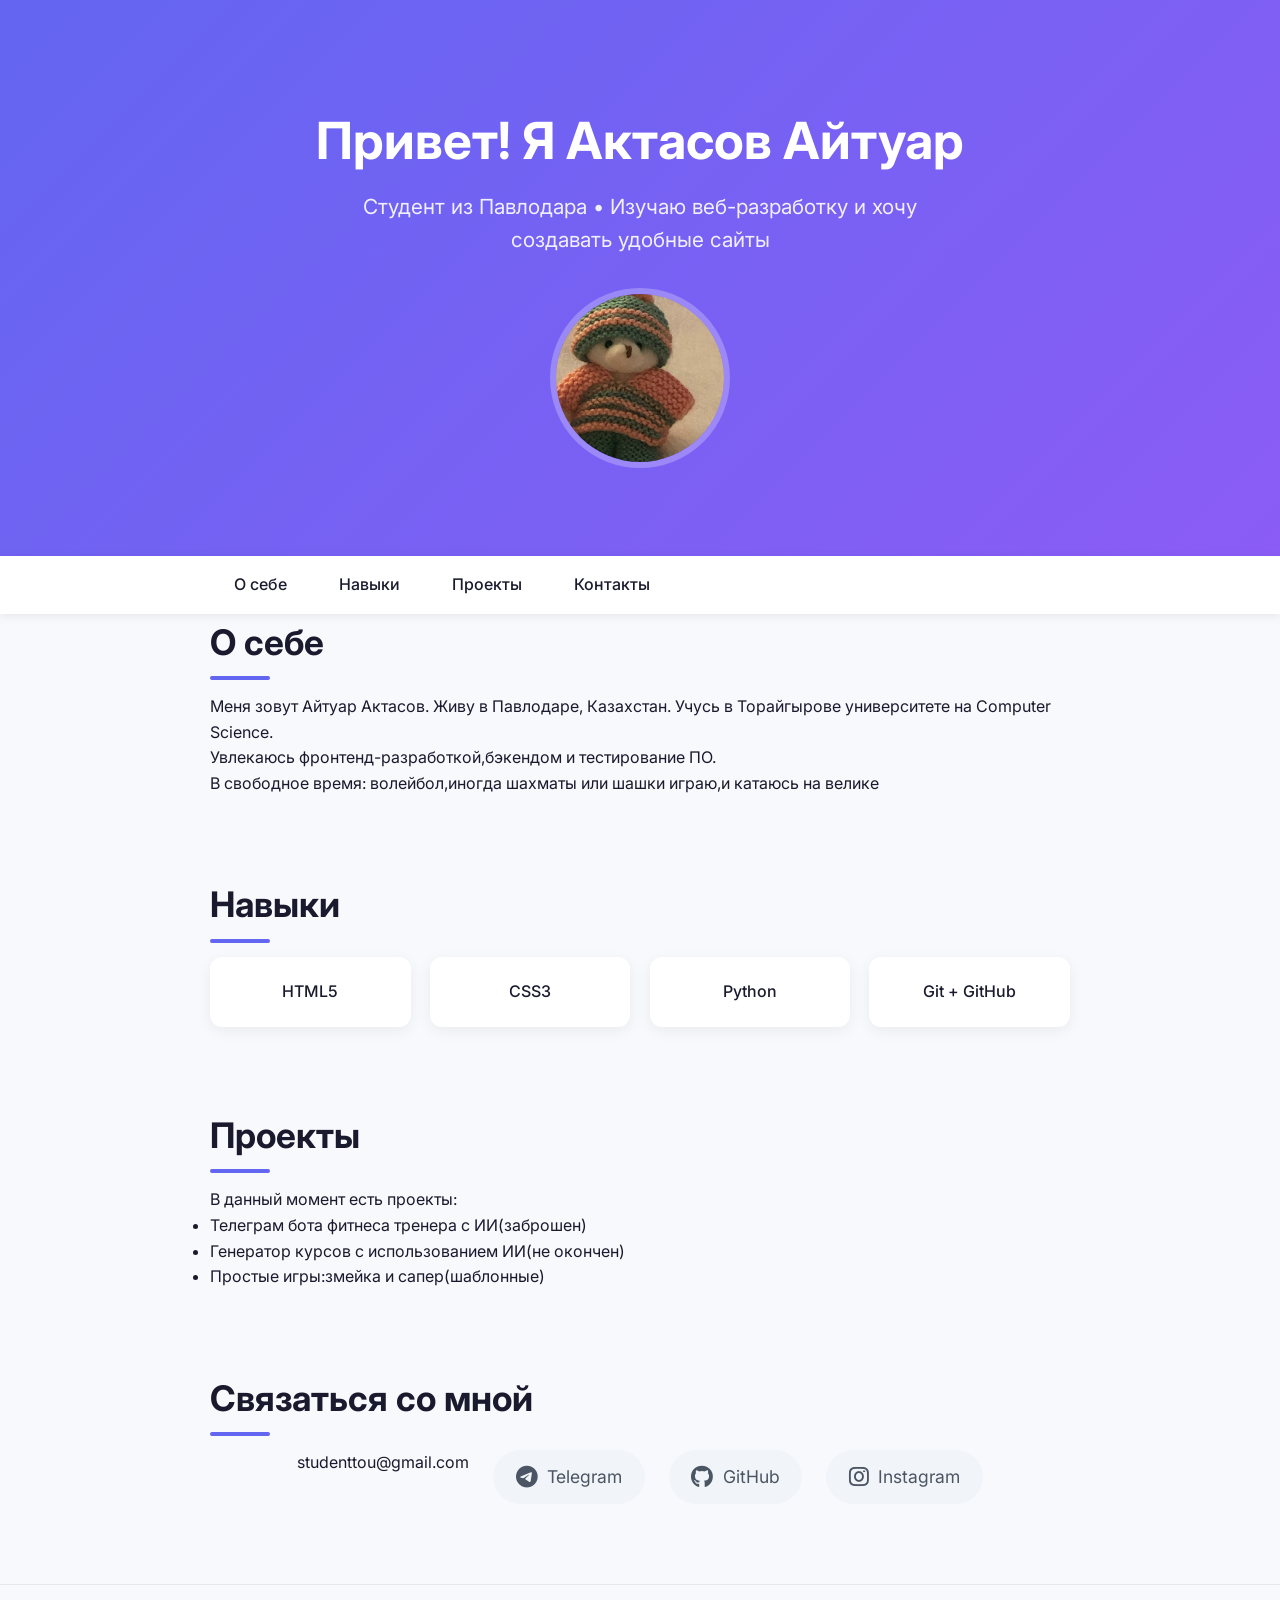
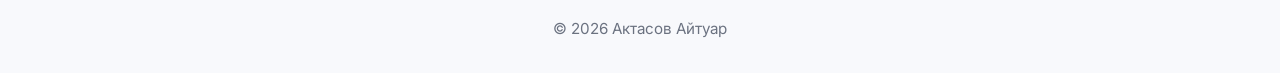
==== index.html @ a26180c7 "Update index.html" ====
<!DOCTYPE html>
<html lang="ru">
<head>
    <meta charset="UTF-8">
    <meta name="viewport" content="width=device-width, initial-scale=1.0">
    <title>Портфолио</title>
    <link rel="stylesheet" href="style.css">
    <link rel="preconnect" href="https://fonts.googleapis.com">
    <link rel="preconnect" href="https://fonts.gstatic.com" crossorigin>
    <link href="https://fonts.googleapis.com/css2?family=Inter:wght@300;400;500;600;700&display=swap" rel="stylesheet">
    <link rel="stylesheet" href="https://cdnjs.cloudflare.com/ajax/libs/font-awesome/6.5.0/css/all.min.css">
</head>
<body>
    <header>
        <div class="container">
            <h1>Привет! Я Актасов Айтуар</h1>
            <p class="lead">Студент из Павлодара • Изучаю веб-разработку и хочу создавать удобные сайты</p>
            <img src="ava.png" alt="Актасов" class="avatar">
        </div>
    </header>

    <nav class="navbar">
        <div class="container">
            <a href="#about">О себе</a>
            <a href="#skills">Навыки</a>
            <a href="#projects">Проекты</a>
            <a href="#contacts">Контакты</a>
        </div>
    </nav>

    <main class="container">
        <section id="about">
            <h2>О себе</h2>
            <p>Меня зовут Айтуар Актасов. Живу в Павлодаре, Казахстан. Учусь в Торайгырове университете на Computer Science.</p>
            <p>Увлекаюсь фронтенд-разработкой,бэкендом и тестирование ПО.</p>
            <p>В свободное время: волейбол,иногда шахматы или шашки играю,и катаюсь на велике</p>
        </section>

        <section id="skills">
            <h2>Навыки</h2>
            <div class="skills-grid">
                <div class="skill-card">HTML5</div>
                <div class="skill-card">CSS3</div>
                <div class="skill-card">Python </div>
                <div class="skill-card">Git + GitHub</div>
            </div>
        </section>

        <section id="projects">
            <h2>Проекты</h2>
            <p>В данный момент есть проекты:</p>
            <ul>
                <li>Телеграм бота фитнеса тренера с ИИ(заброшен)</li>
                <li>Генератор курсов с использованием ИИ(не окончен)</li>
                <li>Простые игры:змейка и сапер(шаблонные)</li>
            </ul>
        </section>

        <section id="contacts">
            <h2>Связаться со мной</h2>
            <div class="social-links">
                </i>studenttou@gmail.com</a>
                <a href="https://t.me/ait_tg" target="_blank"><i class="fab fa-telegram"></i> Telegram</a>
                <a href="https://github.com/AktasovAituar" target="_blank"><i class="fab fa-github"></i> GitHub</a>
                <a href="https://instagram.com/" target="_blank"><i class="fab fa-instagram"></i> Instagram</a>
            </div>
        </section>
    </main>

    <footer>
        <p>© 2026 Актасов Айтуар</p>
    </footer>
</body>

</html>
---- style.css ----
* {
    margin: 0;
    padding: 0;
    box-sizing: border-box;
}

body {
    font-family: 'Inter', system-ui, sans-serif;
    background-color: #f8f9fc;
    color: #1a1a2e;
    line-height: 1.6;
    min-height: 100vh;
}

.container {
    max-width: 900px;
    margin: 0 auto;
    padding: 0 20px;
}

header {
    background: linear-gradient(135deg, #6366f1 0%, #8b5cf6 100%);
    color: white;
    text-align: center;
    padding: 100px 20px 80px;
}

header h1 {
    font-size: 3.2rem;
    margin-bottom: 0.5rem;
}

.lead {
    font-size: 1.3rem;
    opacity: 0.9;
    max-width: 600px;
    margin: 0 auto;
}

.avatar {
    width: 180px;
    height: 180px;
    border-radius: 50%;
    border: 6px solid rgba(255,255,255,0.25);
    margin-top: 2rem;
    object-fit: cover;
}

.navbar {
    position: sticky;
    top: 0;
    background: rgba(255,255,255,0.95);
    backdrop-filter: blur(10px);
    box-shadow: 0 2px 10px rgba(0,0,0,0.08);
    z-index: 100;
    padding: 1rem 0;
}

.navbar a {
    color: #1a1a2e;
    text-decoration: none;
    margin: 0 1.5rem;
    font-weight: 500;
    transition: color 0.2s;
}

.navbar a:hover {
    color: #6366f1;
}

main {
    padding: 60px 0;
}

section {
    margin-bottom: 80px;
}

h2 {
    font-size: 2.2rem;
    color: #1a1a2e;
    margin-bottom: 1.5rem;
    position: relative;
    display: inline-block;
}

h2::after {
    content: '';
    position: absolute;
    width: 60px;
    height: 4px;
    background: #6366f1;
    bottom: -10px;
    left: 0;
    border-radius: 2px;
}

.skills-grid {
    display: grid;
    grid-template-columns: repeat(auto-fit, minmax(180px, 1fr));
    gap: 1.2rem;
}

.skill-card {
    background: white;
    padding: 1.4rem;
    border-radius: 12px;
    text-align: center;
    font-weight: 500;
    box-shadow: 0 4px 15px rgba(0,0,0,0.06);
    transition: all 0.25s ease;
}

.skill-card:hover {
    transform: translateY(-6px);
    box-shadow: 0 12px 30px rgba(99,102,241,0.18);
    color: #6366f1;
}

.social-links {
    display: flex;
    flex-wrap: wrap;
    gap: 1.5rem;
    justify-content: center;
}

.social-links a {
    display: flex;
    align-items: center;
    gap: 0.6rem;
    color: #4b5563;
    text-decoration: none;
    font-size: 1.1rem;
    padding: 0.8rem 1.4rem;
    border-radius: 50px;
    background: #f1f5f9;
    transition: all 0.2s;
}

.social-links a:hover {
    background: #6366f1;
    color: white;
    transform: translateY(-2px);
}

.social-links i {
    font-size: 1.4rem;
}

footer {
    text-align: center;
    padding: 2rem;
    color: #6b7280;
    border-top: 1px solid #e5e7eb;
    font-size: 0.95rem;
}

@media (max-width: 640px) {
    header { padding: 80px 15px 60px; }
    header h1 { font-size: 2.6rem; }
    .navbar a { margin: 0 1rem; font-size: 0.95rem; }
}
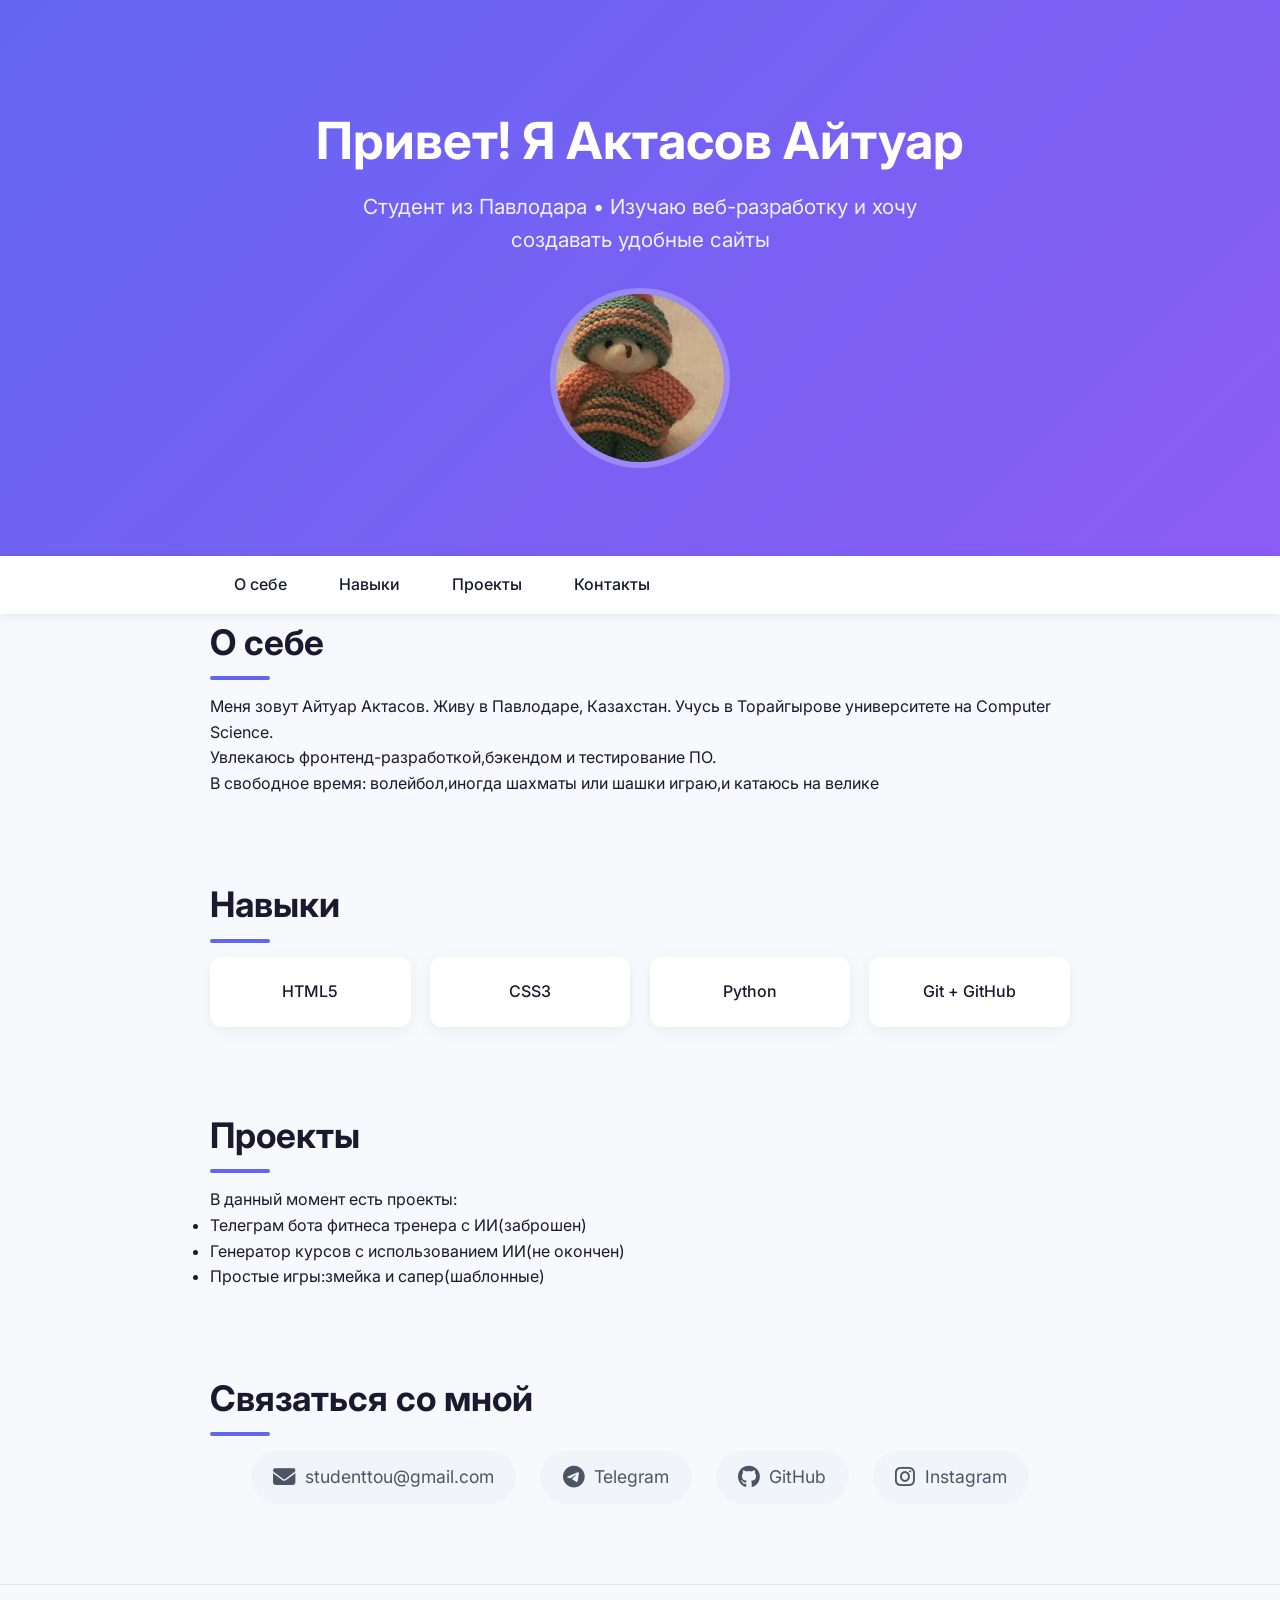
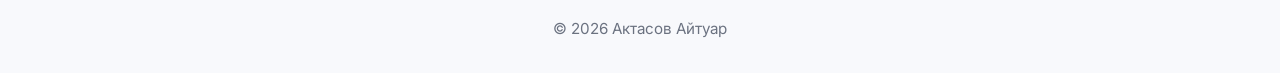
==== commit c693f38b: "Update index.html" ====
--- a/index.html
+++ b/index.html
@@ -59,7 +59,7 @@
         <section id="contacts">
             <h2>Связаться со мной</h2>
             <div class="social-links">
-                </i>studenttou@gmail.com</a>
+                <a href="mailto:studenttou@gmail.com"><i class="fas fa-envelope"></i> studenttou@gmail.com</a>
                 <a href="https://t.me/ait_tg" target="_blank"><i class="fab fa-telegram"></i> Telegram</a>
                 <a href="https://github.com/AktasovAituar" target="_blank"><i class="fab fa-github"></i> GitHub</a>
                 <a href="https://instagram.com/" target="_blank"><i class="fab fa-instagram"></i> Instagram</a>
@@ -73,3 +73,4 @@
 </body>
 
 </html>
+
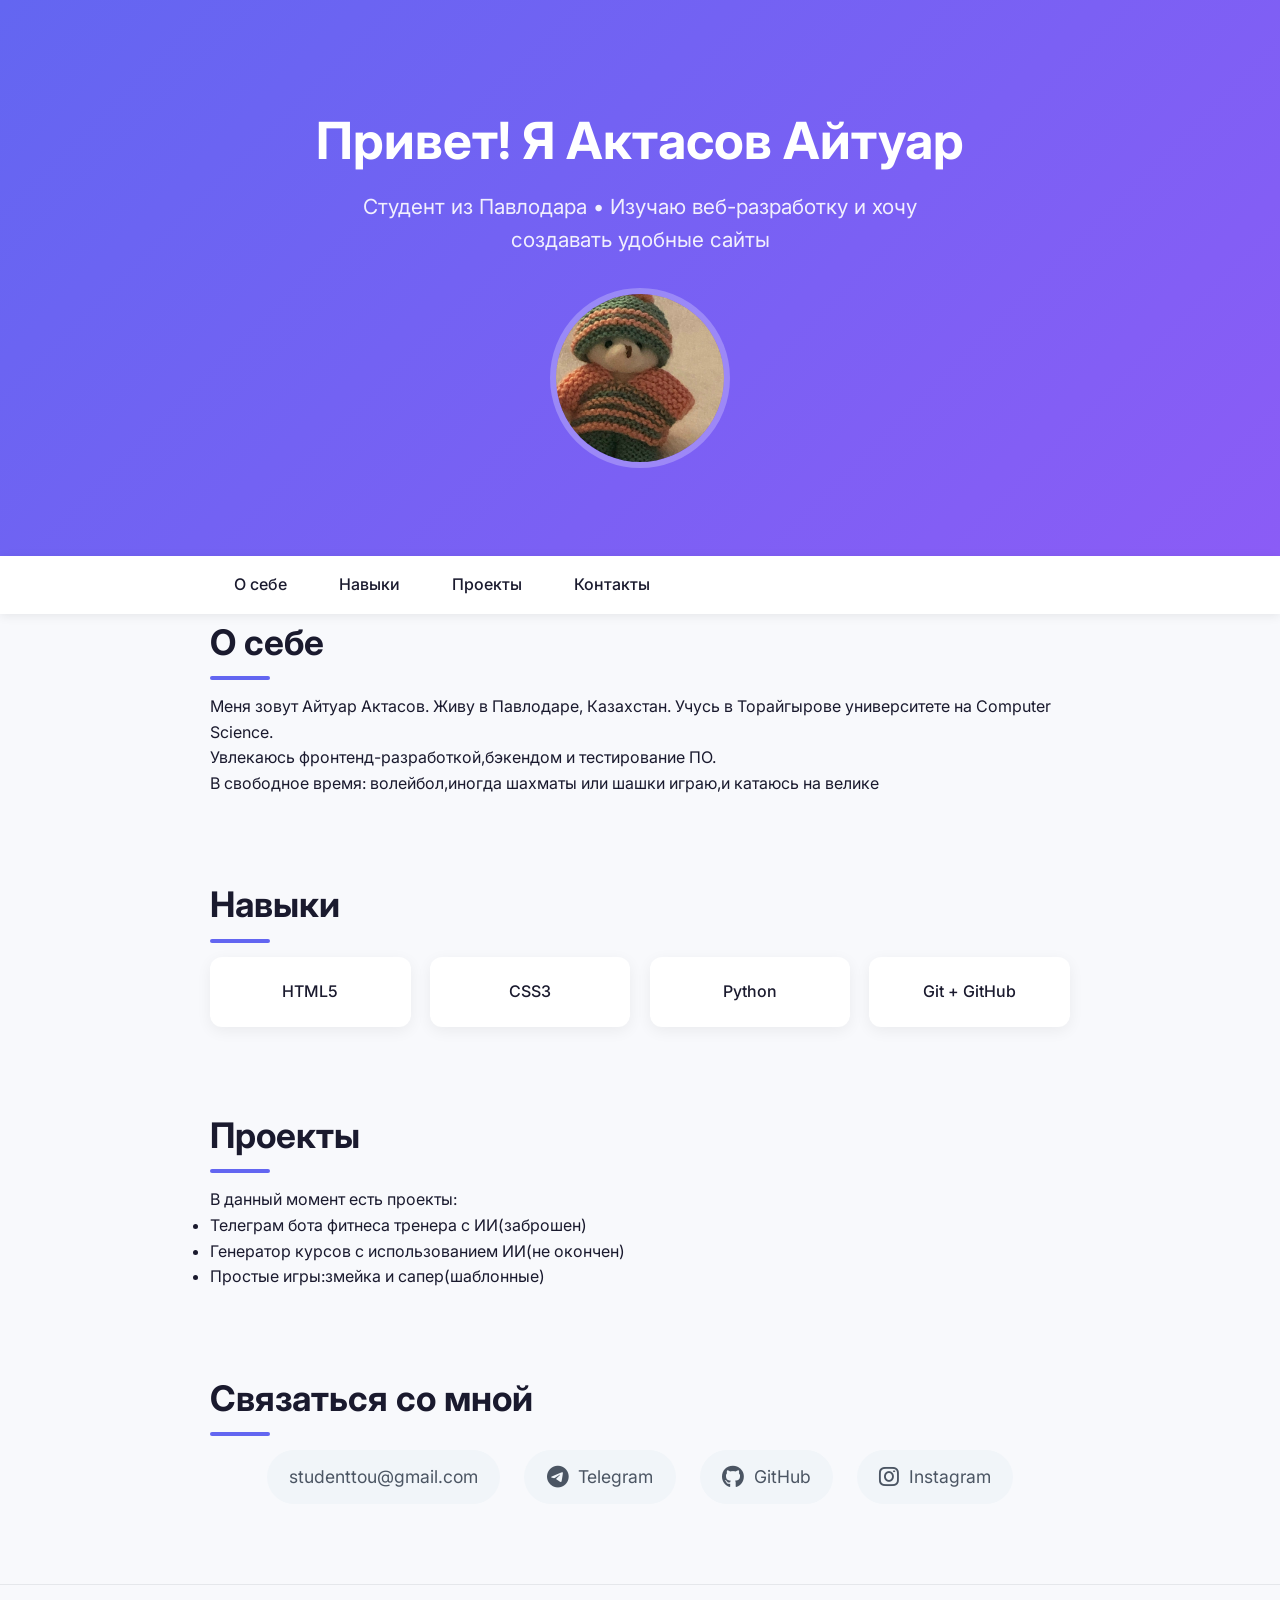
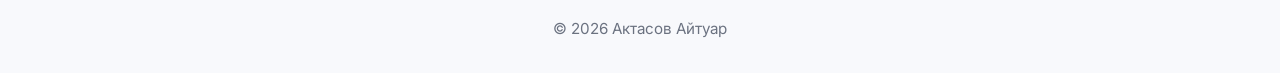
==== commit c3c495c4: "Update index.html" ====
--- a/index.html
+++ b/index.html
@@ -59,7 +59,7 @@
         <section id="contacts">
             <h2>Связаться со мной</h2>
             <div class="social-links">
-                <a href="mailto:studenttou@gmail.com"><i class="fas fa-envelope"></i> studenttou@gmail.com</a>
+                <a>studenttou@gmail.com</a>
                 <a href="https://t.me/ait_tg" target="_blank"><i class="fab fa-telegram"></i> Telegram</a>
                 <a href="https://github.com/AktasovAituar" target="_blank"><i class="fab fa-github"></i> GitHub</a>
                 <a href="https://instagram.com/" target="_blank"><i class="fab fa-instagram"></i> Instagram</a>
@@ -74,3 +74,4 @@
 
 </html>
 
+
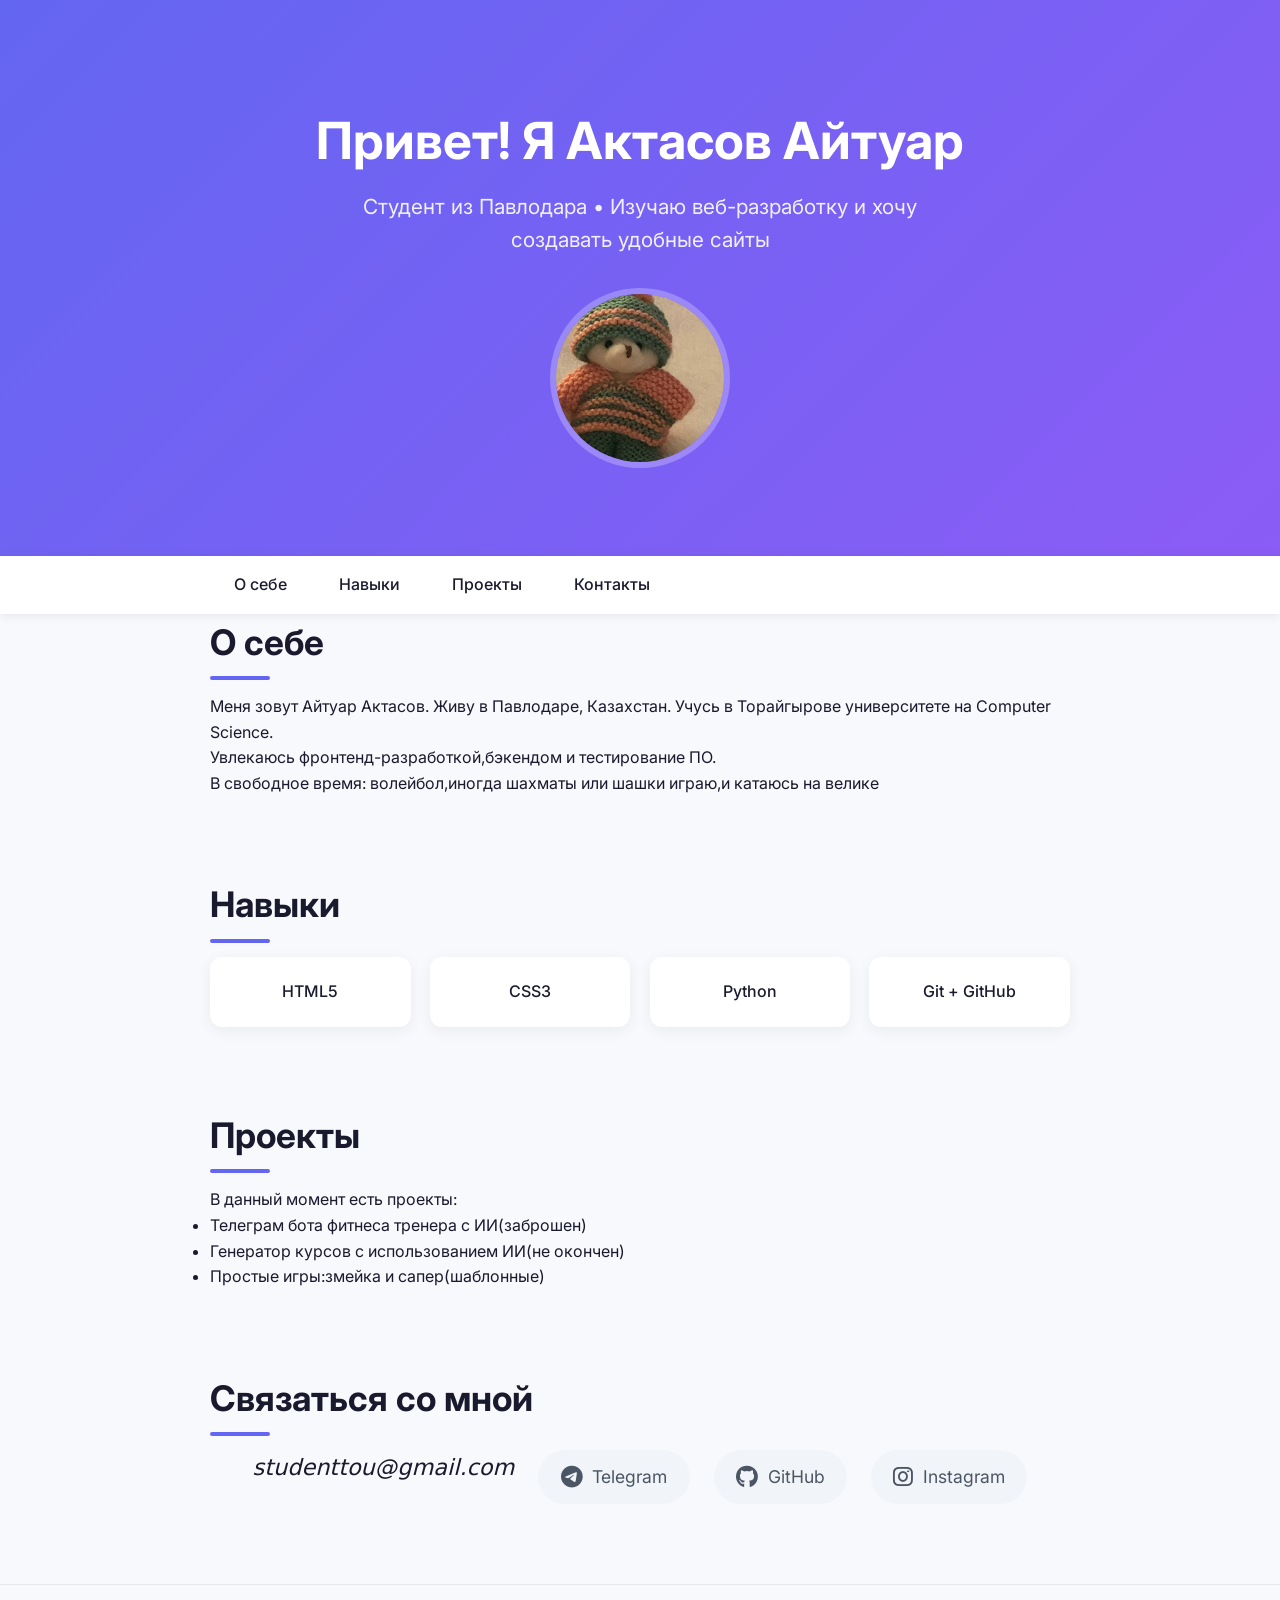
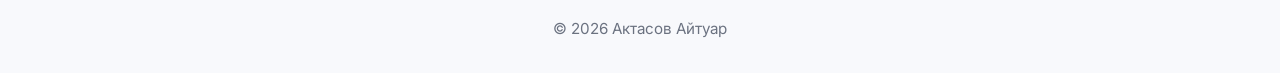
==== commit 16a6cd5b: "Update index.html" ====
--- a/index.html
+++ b/index.html
@@ -59,7 +59,7 @@
         <section id="contacts">
             <h2>Связаться со мной</h2>
             <div class="social-links">
-                <a>studenttou@gmail.com</a>
+                <i>studenttou@gmail.com</i>
                 <a href="https://t.me/ait_tg" target="_blank"><i class="fab fa-telegram"></i> Telegram</a>
                 <a href="https://github.com/AktasovAituar" target="_blank"><i class="fab fa-github"></i> GitHub</a>
                 <a href="https://instagram.com/" target="_blank"><i class="fab fa-instagram"></i> Instagram</a>
@@ -75,3 +75,4 @@
 </html>
 
 
+
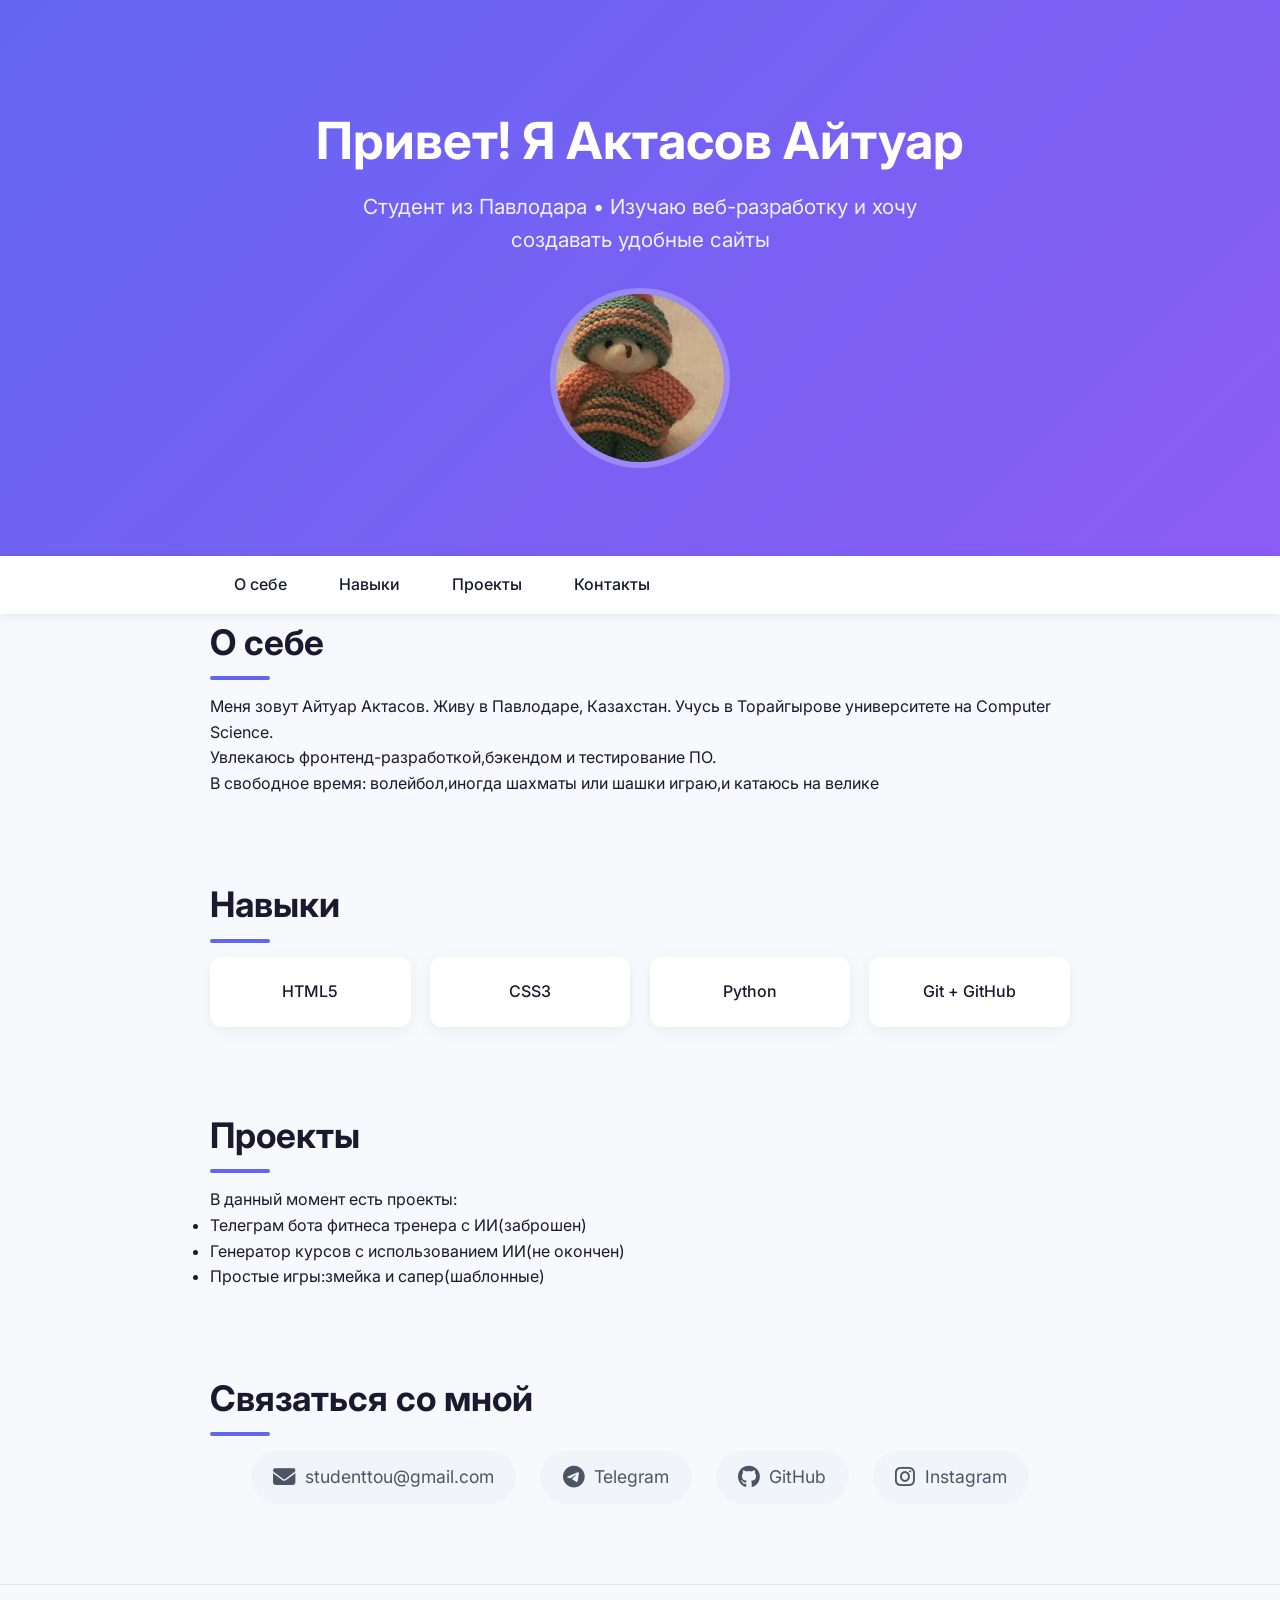
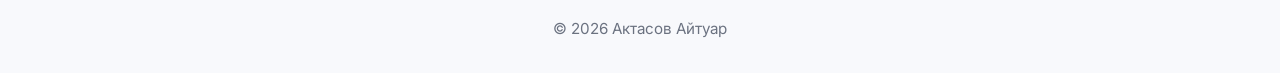
==== commit 15652991: "Update index.html" ====
--- a/index.html
+++ b/index.html
@@ -59,7 +59,7 @@
         <section id="contacts">
             <h2>Связаться со мной</h2>
             <div class="social-links">
-                <i>studenttou@gmail.com</i>
+                <a href="mailto:studenttou@gmail.com"><i class="fas fa-envelope"></i> studenttou@gmail.com</a>
                 <a href="https://t.me/ait_tg" target="_blank"><i class="fab fa-telegram"></i> Telegram</a>
                 <a href="https://github.com/AktasovAituar" target="_blank"><i class="fab fa-github"></i> GitHub</a>
                 <a href="https://instagram.com/" target="_blank"><i class="fab fa-instagram"></i> Instagram</a>
@@ -76,3 +76,4 @@
 
 
 
+
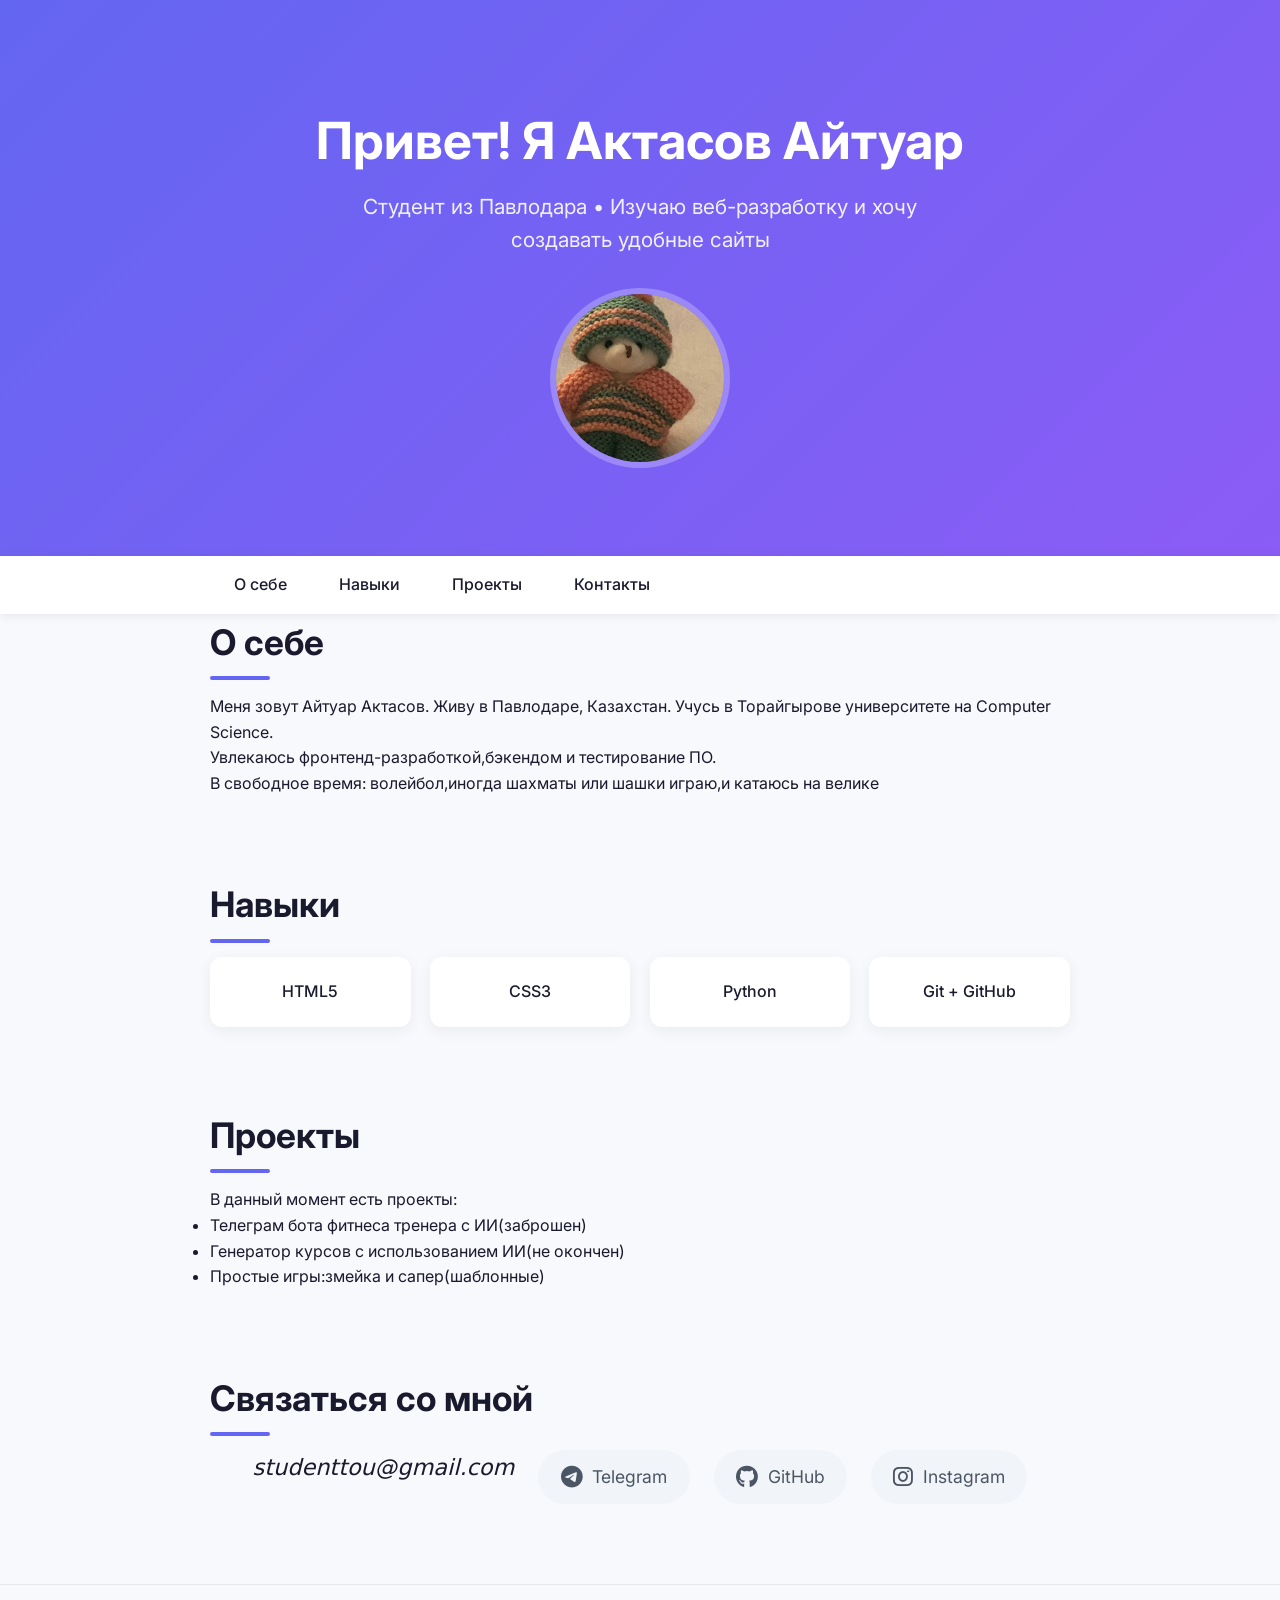
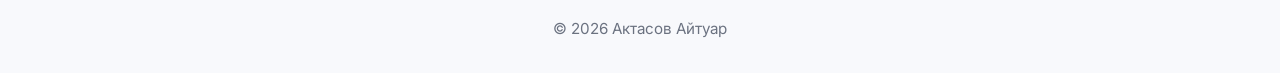
==== commit db6a53de: "Update index.html" ====
--- a/index.html
+++ b/index.html
@@ -59,7 +59,7 @@
         <section id="contacts">
             <h2>Связаться со мной</h2>
             <div class="social-links">
-                <a href="mailto:studenttou@gmail.com"><i class="fas fa-envelope"></i> studenttou@gmail.com</a>
+                <i>studenttou@gmail.com</i>
                 <a href="https://t.me/ait_tg" target="_blank"><i class="fab fa-telegram"></i> Telegram</a>
                 <a href="https://github.com/AktasovAituar" target="_blank"><i class="fab fa-github"></i> GitHub</a>
                 <a href="https://instagram.com/" target="_blank"><i class="fab fa-instagram"></i> Instagram</a>
@@ -77,3 +77,5 @@
 
 
 
+
+
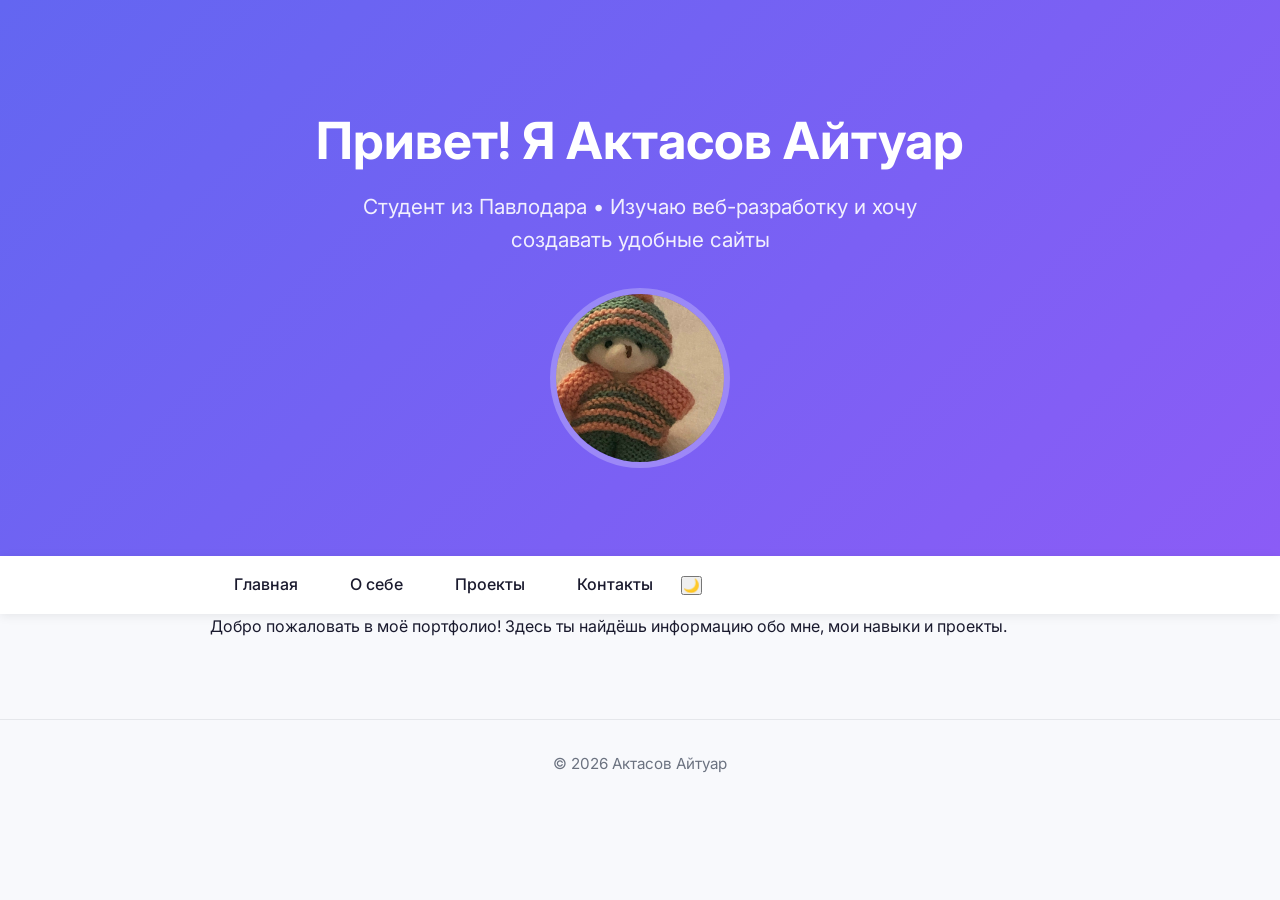
==== commit b71edf3e: "Revise index.html for improved layout and links Updated the portfolio HTML structure and content." ====
--- a/index.html
+++ b/index.html
@@ -3,7 +3,7 @@
 <head>
     <meta charset="UTF-8">
     <meta name="viewport" content="width=device-width, initial-scale=1.0">
-    <title>Портфолио</title>
+    <title>Актасов Айтуар | Портфолио</title>
     <link rel="stylesheet" href="style.css">
     <link rel="preconnect" href="https://fonts.googleapis.com">
     <link rel="preconnect" href="https://fonts.gstatic.com" crossorigin>
@@ -15,67 +15,30 @@
         <div class="container">
             <h1>Привет! Я Актасов Айтуар</h1>
             <p class="lead">Студент из Павлодара • Изучаю веб-разработку и хочу создавать удобные сайты</p>
-            <img src="ava.png" alt="Актасов" class="avatar">
+            <img src="ava.png" alt="Актасов Айтуар" class="avatar">
         </div>
     </header>
 
     <nav class="navbar">
         <div class="container">
-            <a href="#about">О себе</a>
-            <a href="#skills">Навыки</a>
-            <a href="#projects">Проекты</a>
-            <a href="#contacts">Контакты</a>
+            <a href="index.html" class="active">Главная</a>
+            <a href="about.html">О себе</a>
+            <a href="projects.html">Проекты</a>
+            <a href="contact.html">Контакты</a>
+            <button id="theme-toggle" aria-label="Сменить тему">🌙</button>
         </div>
     </nav>
 
     <main class="container">
-        <section id="about">
-            <h2>О себе</h2>
-            <p>Меня зовут Айтуар Актасов. Живу в Павлодаре, Казахстан. Учусь в Торайгырове университете на Computer Science.</p>
-            <p>Увлекаюсь фронтенд-разработкой,бэкендом и тестирование ПО.</p>
-            <p>В свободное время: волейбол,иногда шахматы или шашки играю,и катаюсь на велике</p>
-        </section>
-
-        <section id="skills">
-            <h2>Навыки</h2>
-            <div class="skills-grid">
-                <div class="skill-card">HTML5</div>
-                <div class="skill-card">CSS3</div>
-                <div class="skill-card">Python </div>
-                <div class="skill-card">Git + GitHub</div>
-            </div>
-        </section>
-
-        <section id="projects">
-            <h2>Проекты</h2>
-            <p>В данный момент есть проекты:</p>
-            <ul>
-                <li>Телеграм бота фитнеса тренера с ИИ(заброшен)</li>
-                <li>Генератор курсов с использованием ИИ(не окончен)</li>
-                <li>Простые игры:змейка и сапер(шаблонные)</li>
-            </ul>
-        </section>
-
-        <section id="contacts">
-            <h2>Связаться со мной</h2>
-            <div class="social-links">
-                <i>studenttou@gmail.com</i>
-                <a href="https://t.me/ait_tg" target="_blank"><i class="fab fa-telegram"></i> Telegram</a>
-                <a href="https://github.com/AktasovAituar" target="_blank"><i class="fab fa-github"></i> GitHub</a>
-                <a href="https://instagram.com/" target="_blank"><i class="fab fa-instagram"></i> Instagram</a>
-            </div>
+        <section class="hero">
+            <p>Добро пожаловать в моё портфолио! Здесь ты найдёшь информацию обо мне, мои навыки и проекты.</p>
         </section>
     </main>
 
     <footer>
         <p>© 2026 Актасов Айтуар</p>
     </footer>
+
+    <script src="script.js"></script>
 </body>
-
 </html>
-
-
-
-
-
-
